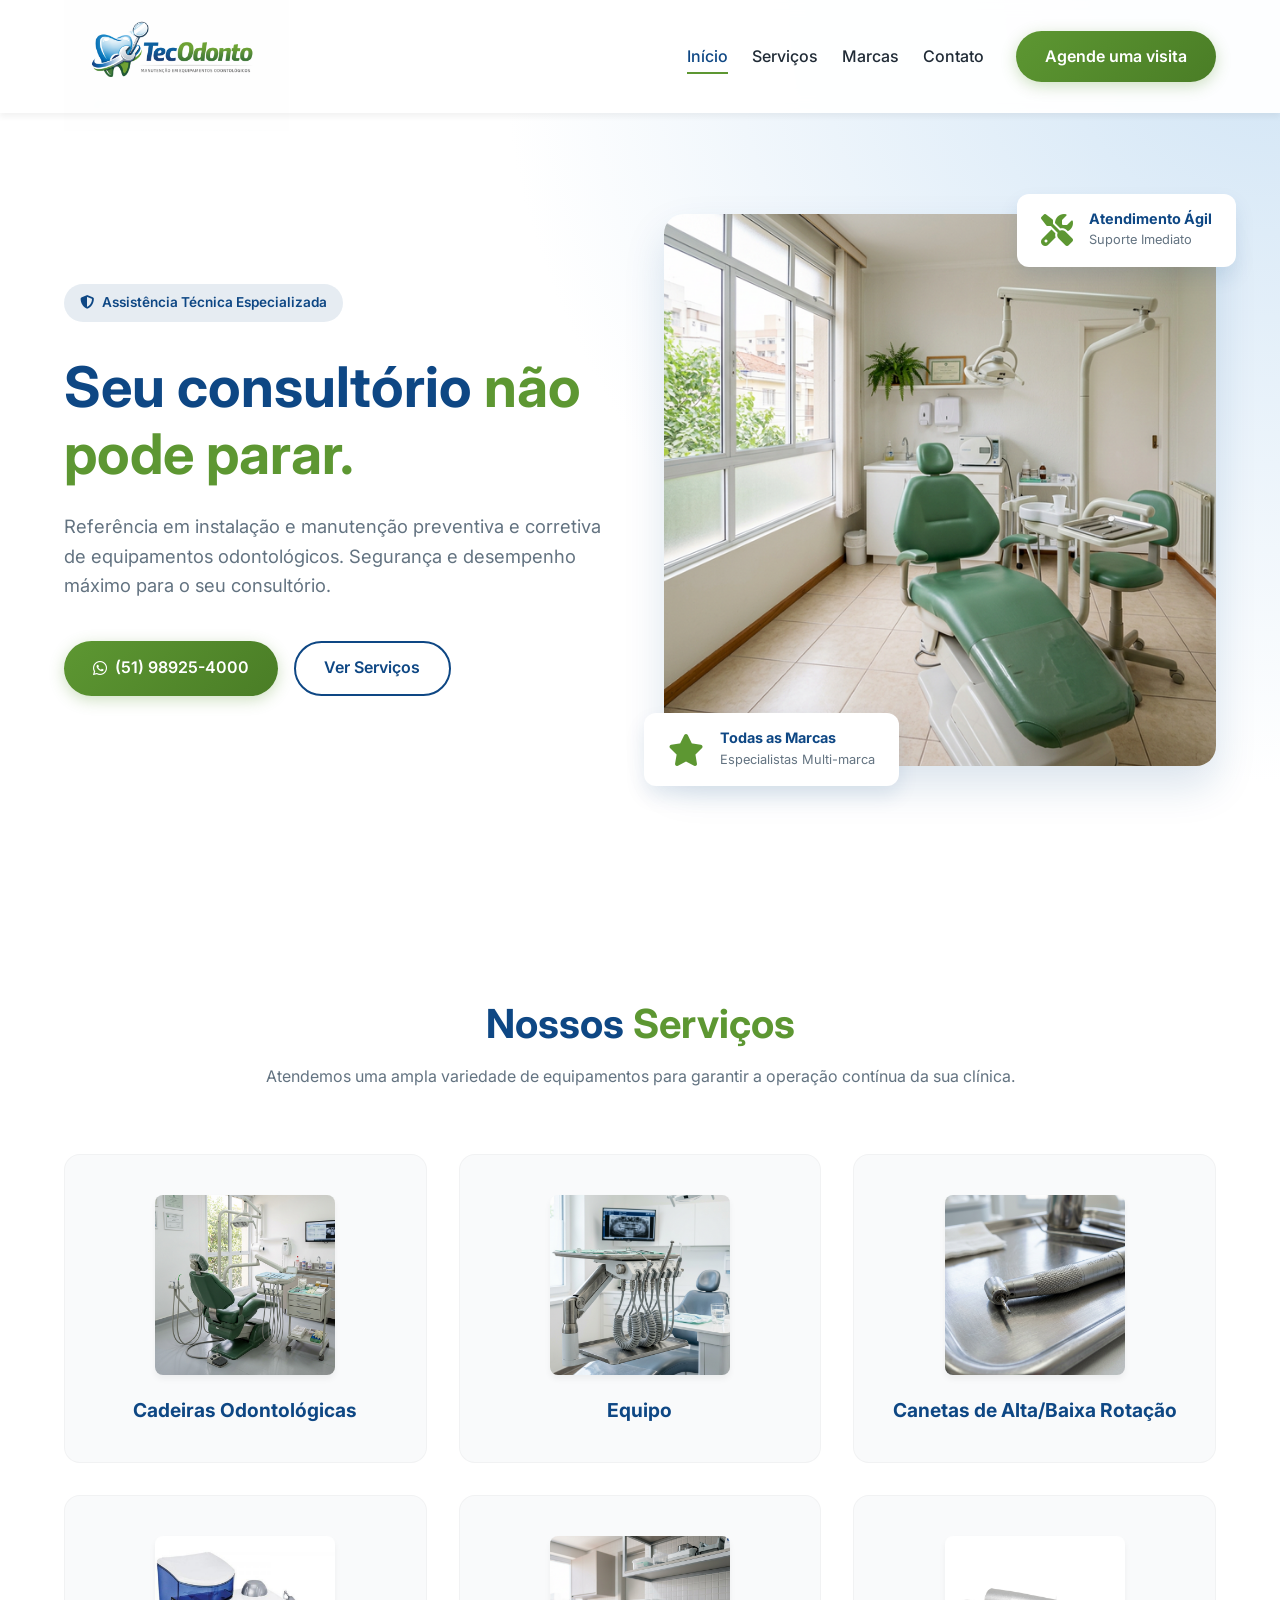
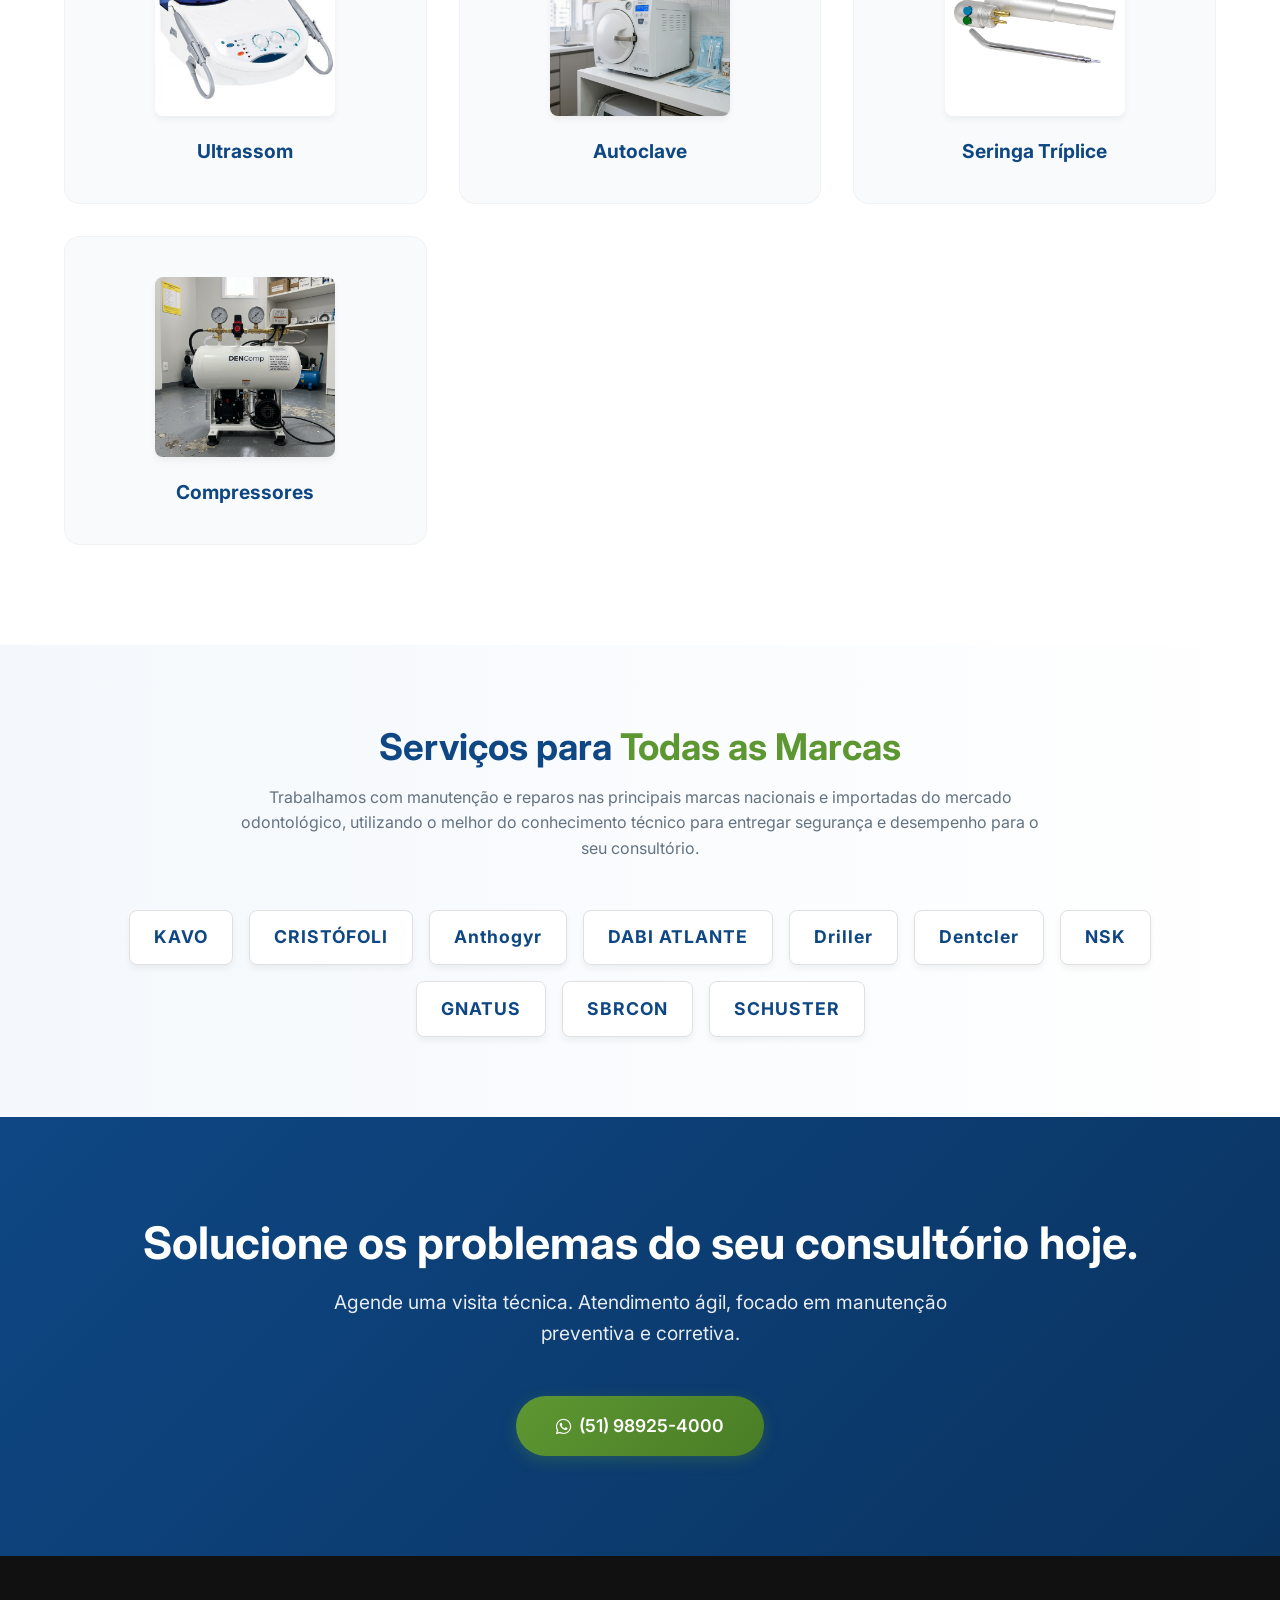
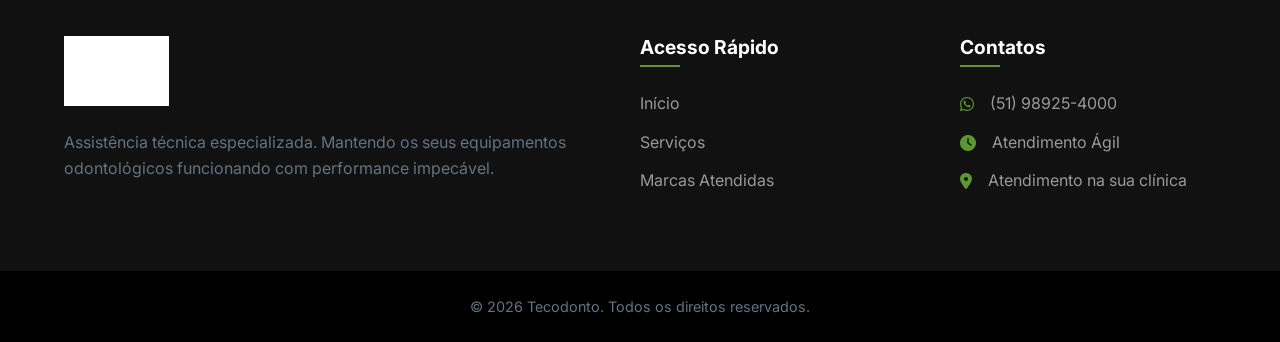
==== index.html @ 073e688a "Commit inicial da página Tecodonto" ====
<!DOCTYPE html>
<html lang="pt-BR">

<head>
    <meta charset="UTF-8">
    <meta name="viewport" content="width=device-width, initial-scale=1.0">
    <title>Tecodonto | Manutenção em Equipamentos Odontológicos</title>
    <meta name="description"
        content="Assistência técnica especializada em equipamentos odontológicos. Manutenção preventiva e corretiva para todas as marcas. Seu consultório não pode parar.">
    <link rel="stylesheet" href="css/style.css">
    <link rel="preconnect" href="https://fonts.googleapis.com">
    <link rel="preconnect" href="https://fonts.gstatic.com" crossorigin>
    <link href="https://fonts.googleapis.com/css2?family=Inter:wght@300;400;500;600;700;800&display=swap"
        rel="stylesheet">
    <link rel="stylesheet" href="https://cdnjs.cloudflare.com/ajax/libs/font-awesome/6.4.0/css/all.min.css">
</head>

<body>
    <header class="navbar" id="navbar">
        <div class="container nav-container">
            <a href="#" class="logo">
                <img src="assets/logo.png" alt="Tecodonto Logo" id="header-logo">
            </a>
            <nav class="nav-menu">
                <ul class="nav-list">
                    <li><a href="#inicio" class="nav-link active">Início</a></li>
                    <li><a href="#servicos" class="nav-link">Serviços</a></li>
                    <li><a href="#marcas" class="nav-link">Marcas</a></li>
                    <li><a href="#contato" class="nav-link">Contato</a></li>
                </ul>
                <a href="https://wa.me/5551989254000" target="_blank" class="btn btn-primary">Agende uma visita</a>
            </nav>
            <div class="hamburger">
                <span class="bar"></span>
                <span class="bar"></span>
                <span class="bar"></span>
            </div>
        </div>
    </header>

    <main>
        <section id="inicio" class="hero">
            <div class="container hero-container">
                <div class="hero-content">
                    <div class="badge"><i class="fa-solid fa-shield-halved"></i> Assistência Técnica Especializada</div>
                    <h1>Seu consultório <span>não pode parar.</span></h1>
                    <p>Referência em instalação e manutenção preventiva e corretiva de equipamentos odontológicos.
                        Segurança e desempenho máximo para o seu consultório.</p>
                    <div class="hero-buttons">
                        <a href="https://wa.me/5551989254000" target="_blank" class="btn btn-primary btn-pulse">
                            <i class="fa-brands fa-whatsapp"></i> (51) 98925-4000
                        </a>
                        <a href="#servicos" class="btn btn-secondary">Ver Serviços</a>
                    </div>
                </div>
                <div class="hero-image">
                    <img src="assets/consultorio.png" alt="Consultório Odontológico" class="hero-main-img">
                    <div class="floating-card top-right">
                        <i class="fa-solid fa-screwdriver-wrench"></i>
                        <div>
                            <h4>Atendimento Ágil</h4>
                            <p>Suporte Imediato</p>
                        </div>
                    </div>
                    <div class="floating-card bottom-left">
                        <i class="fa-solid fa-star"></i>
                        <div>
                            <h4>Todas as Marcas</h4>
                            <p>Especialistas Multi-marca</p>
                        </div>
                    </div>
                </div>
            </div>
        </section>

        <section id="servicos" class="services">
            <div class="container">
                <div class="section-header">
                    <h2>Nossos <span>Serviços</span></h2>
                    <p>Atendemos uma ampla variedade de equipamentos para garantir a operação contínua da sua clínica.
                    </p>
                </div>
                <div class="services-grid">
                    <div class="service-card">
                        <img src="assets/srv-cadeira.png" alt="Cadeiras Odontológicas" class="service-img">
                        <h3>Cadeiras Odontológicas</h3>
                    </div>
                    <div class="service-card">
                        <img src="assets/srv-equipo.png" alt="Equipo" class="service-img">
                        <h3>Equipo</h3>
                    </div>
                    <div class="service-card">
                        <img src="assets/srv-caneta.png" alt="Canetas de Alta e Baixa Rotação" class="service-img">
                        <h3>Canetas de Alta/Baixa Rotação</h3>
                    </div>
                    <div class="service-card">
                        <img src="assets/srv-ultrassom.png" alt="Ultrassom" class="service-img">
                        <h3>Ultrassom</h3>
                    </div>
                    <div class="service-card">
                        <img src="assets/srv-autoclave.png" alt="Autoclave" class="service-img">
                        <h3>Autoclave</h3>
                    </div>
                    <div class="service-card">
                        <img src="assets/srv-seringa.png" alt="Seringa Tríplice" class="service-img">
                        <h3>Seringa Tríplice</h3>
                    </div>
                    <div class="service-card">
                        <img src="assets/srv-compressor.png" alt="Compressores" class="service-img">
                        <h3>Compressores</h3>
                    </div>
                </div>
            </div>
        </section>

        <section id="marcas" class="brands">
            <div class="container brands-container">
                <div class="brands-content">
                    <h2>Serviços para <span>Todas as Marcas</span></h2>
                    <p>Trabalhamos com manutenção e reparos nas principais marcas nacionais e importadas do mercado
                        odontológico, utilizando o melhor do conhecimento técnico para entregar segurança e desempenho
                        para o seu consultório.</p>

                    <div class="brand-tags">
                        <span class="brand-tag">KAVO</span>
                        <span class="brand-tag">CRISTÓFOLI</span>
                        <span class="brand-tag">Anthogyr</span>
                        <span class="brand-tag">DABI ATLANTE</span>
                        <span class="brand-tag">Driller</span>
                        <span class="brand-tag">Dentcler</span>
                        <span class="brand-tag">NSK</span>
                        <span class="brand-tag">GNATUS</span>
                        <span class="brand-tag">SBRCON</span>
                        <span class="brand-tag">SCHUSTER</span>
                    </div>
                </div>
            </div>
        </section>

        <section id="contato" class="cta">
            <div class="container container-cta">
                <div class="cta-content">
                    <h2>Solucione os problemas do seu consultório hoje.</h2>
                    <p>Agende uma visita técnica. Atendimento ágil, focado em manutenção preventiva e corretiva.</p>
                    <a href="https://wa.me/5551989254000" target="_blank" class="btn btn-primary btn-lg">
                        <i class="fa-brands fa-whatsapp"></i> (51) 98925-4000
                    </a>
                </div>
            </div>
        </section>
    </main>

    <footer>
        <div class="container footer-container">
            <div class="footer-col">
                <img src="assets/logo.png" alt="Tecodonto" class="footer-logo">
                <p>Assistência técnica especializada. Mantendo os seus equipamentos odontológicos funcionando com
                    performance impecável.</p>
            </div>
            <div class="footer-col">
                <h3>Acesso Rápido</h3>
                <ul>
                    <li><a href="#inicio">Início</a></li>
                    <li><a href="#servicos">Serviços</a></li>
                    <li><a href="#marcas">Marcas Atendidas</a></li>
                </ul>
            </div>
            <div class="footer-col" id="footer-contact">
                <h3>Contatos</h3>
                <ul class="contact-info">
                    <li><i class="fa-brands fa-whatsapp"></i> (51) 98925-4000</li>
                    <li><i class="fa-solid fa-clock"></i> Atendimento Ágil</li>
                    <li><i class="fa-solid fa-location-dot"></i> Atendimento na sua clínica</li>
                </ul>
            </div>
        </div>
        <div class="footer-bottom">
            <div class="container">
                <p>&copy; 2026 Tecodonto. Todos os direitos reservados.</p>
            </div>
        </div>
    </footer>

    <script src="js/main.js"></script>
</body>

</html>
---- css/style.css ----
/* Reset & Defaults */
:root {
    /* Cores Inpiradas no Logo/Flyer */
    --primary-blue: #0E4784;
    /* Azul escuro do "Tec" */
    --primary-green: #5D9732;
    /* Verde do "Odonto" e dente */
    --light-blue: #D0E4F5;
    /* Fundo suave baseado no flyer */

    --text-dark: #202b36;
    --text-light: #637381;
    --bg-white: #ffffff;
    --bg-gray: #f9fafb;

    --transition: all 0.3s cubic-bezier(0.25, 0.8, 0.25, 1);
    --shadow-sm: 0 4px 6px rgba(0, 0, 0, 0.05);
    --shadow-md: 0 10px 20px rgba(14, 71, 132, 0.1);
    --shadow-lg: 0 20px 40px rgba(14, 71, 132, 0.15);
}

* {
    margin: 0;
    padding: 0;
    box-sizing: border-box;
    font-family: 'Inter', sans-serif;
}

html {
    scroll-behavior: smooth;
}

body {
    background-color: var(--bg-white);
    color: var(--text-dark);
    line-height: 1.6;
    overflow-x: hidden;
}

ul {
    list-style: none;
}

a {
    text-decoration: none;
    color: inherit;
}

img {
    max-width: 100%;
    height: auto;
    display: block;
}

.container {
    width: 90%;
    max-width: 1200px;
    margin: 0 auto;
}

/* Typography */
h1,
h2,
h3,
h4 {
    color: var(--primary-blue);
    font-weight: 700;
    line-height: 1.2;
}

p {
    color: var(--text-light);
}

/* Buttons */
.btn {
    display: inline-flex;
    align-items: center;
    justify-content: center;
    gap: 0.5rem;
    padding: 0.8rem 1.8rem;
    border-radius: 50px;
    font-weight: 600;
    font-size: 1rem;
    cursor: pointer;
    transition: var(--transition);
    border: none;
    outline: none;
}

.btn-primary {
    background: linear-gradient(135deg, var(--primary-green), #4a7d26);
    color: white;
    box-shadow: 0 4px 15px rgba(93, 151, 50, 0.3);
}

.btn-primary:hover {
    transform: translateY(-3px);
    box-shadow: 0 8px 25px rgba(93, 151, 50, 0.4);
    background: linear-gradient(135deg, #4a7d26, var(--primary-green));
}

.btn-secondary {
    background: transparent;
    color: var(--primary-blue);
    border: 2px solid var(--primary-blue);
}

.btn-secondary:hover {
    background: var(--primary-blue);
    color: white;
}

.btn-lg {
    padding: 1rem 2.5rem;
    font-size: 1.1rem;
}

/* Navbar */
.navbar {
    position: fixed;
    top: 0;
    left: 0;
    width: 100%;
    padding: 0.4rem 0;
    background: rgba(255, 255, 255, 0.95);
    backdrop-filter: blur(10px);
    z-index: 1000;
    transition: var(--transition);
    box-shadow: var(--shadow-sm);
}

.navbar.scrolled {
    padding: 0.2rem 0;
    background: rgba(255, 255, 255, 0.98);
}

.nav-container {
    display: flex;
    justify-content: space-between;
    align-items: center;
}

.logo img {
    height: 100px;
    transform: scale(1.5);
    transform-origin: left center;
    width: auto;
    object-fit: contain;
    mix-blend-mode: multiply;
    /* Remove o fundo branco visualmente na navbar clara */
    transition: var(--transition);
}

.navbar.scrolled .logo img {
    height: 75px;
    transform: scale(1.3);
}

.nav-menu {
    display: flex;
    align-items: center;
    gap: 2rem;
}

.nav-list {
    display: flex;
    gap: 1.5rem;
}

.nav-link {
    font-weight: 500;
    color: var(--text-dark);
    position: relative;
    padding: 0.5rem 0;
    transition: var(--transition);
}

.nav-link::after {
    content: '';
    position: absolute;
    bottom: 0;
    left: 0;
    width: 0;
    height: 2px;
    background-color: var(--primary-green);
    transition: var(--transition);
}

.nav-link:hover::after,
.nav-link.active::after {
    width: 100%;
}

.nav-link:hover,
.nav-link.active {
    color: var(--primary-blue);
}

.hamburger {
    display: none;
    cursor: pointer;
}

.bar {
    display: block;
    width: 25px;
    height: 3px;
    margin: 5px auto;
    background-color: var(--primary-blue);
    transition: var(--transition);
}

/* Hero Section */
.hero {
    padding: 180px 0 100px;
    background: radial-gradient(circle at top right, var(--light-blue) 0%, rgba(255, 255, 255, 1) 50%);
    min-height: 100vh;
    display: flex;
    align-items: center;
}

.hero-container {
    display: flex;
    align-items: center;
    justify-content: space-between;
    gap: 3rem;
}

.hero-content {
    flex: 1;
    max-width: 600px;
}

.badge {
    display: inline-flex;
    align-items: center;
    gap: 0.5rem;
    padding: 0.5rem 1rem;
    background: rgba(14, 71, 132, 0.1);
    color: var(--primary-blue);
    border-radius: 50px;
    font-weight: 600;
    font-size: 0.85rem;
    margin-bottom: 2rem;
}

.hero h1 {
    font-size: 3.5rem;
    margin-bottom: 1.5rem;
}

.hero h1 span {
    color: var(--primary-green);
}

.hero p {
    font-size: 1.15rem;
    margin-bottom: 2.5rem;
}

.hero-buttons {
    display: flex;
    gap: 1rem;
}

.hero-image {
    flex: 1;
    position: relative;
    display: flex;
    justify-content: center;
}

.hero-main-img {
    width: 100%;
    max-width: 600px;
    border-radius: 20px;
    box-shadow: var(--shadow-lg);
    object-fit: cover;
    aspect-ratio: 1/1;
    /* Para manter a imagem quadrada parecida com a gerada */
}

.image-placeholder {
    width: 100%;
    aspect-ratio: 4/3;
    background: linear-gradient(45deg, #e0e0e0, #f5f5f5);
    border-radius: 20px;
    box-shadow: var(--shadow-lg);
}

.floating-card {
    position: absolute;
    background: white;
    padding: 1rem 1.5rem;
    border-radius: 12px;
    box-shadow: var(--shadow-md);
    display: flex;
    align-items: center;
    gap: 1rem;
    animation: float 4s ease-in-out infinite;
}

.floating-card i {
    font-size: 2rem;
    color: var(--primary-green);
}

.floating-card h4 {
    font-size: 0.9rem;
    margin-bottom: 0.2rem;
}

.floating-card p {
    font-size: 0.8rem;
    margin: 0;
}

.top-right {
    top: -20px;
    right: -20px;
}

.bottom-left {
    bottom: -20px;
    left: -20px;
    animation-delay: 2s;
}

@keyframes float {

    0%,
    100% {
        transform: translateY(0);
    }

    50% {
        transform: translateY(-15px);
    }
}

@keyframes pulse {
    0% {
        transform: scale(1);
        box-shadow: 0 0 0 0 rgba(93, 151, 50, 0.7);
    }

    70% {
        transform: scale(1.05);
        box-shadow: 0 0 0 15px rgba(93, 151, 50, 0);
    }

    100% {
        transform: scale(1);
        box-shadow: 0 0 0 0 rgba(93, 151, 50, 0);
    }
}

.btn-pulse {
    animation: pulse 2s infinite;
}

/* Services */
.services {
    padding: 100px 0;
    background-color: var(--bg-white);
}

.section-header {
    text-align: center;
    max-width: 800px;
    margin: 0 auto 4rem;
}

.section-header h2 {
    font-size: 2.5rem;
    margin-bottom: 1rem;
}

.section-header h2 span {
    color: var(--primary-green);
}

.services-grid {
    display: grid;
    grid-template-columns: repeat(auto-fit, minmax(280px, 1fr));
    gap: 2rem;
}

.service-card {
    background: var(--bg-gray);
    padding: 2.5rem 2rem;
    border-radius: 16px;
    text-align: center;
    transition: var(--transition);
    border: 1px solid rgba(0, 0, 0, 0.03);
    display: flex;
    flex-direction: column;
    align-items: center;
    justify-content: center;
    min-height: 220px;
}

.service-card:hover {
    transform: translateY(-10px);
    box-shadow: var(--shadow-md);
    background: white;
    border-color: var(--light-blue);
}

.service-img {
    width: auto;
    max-width: 100%;
    height: 180px;
    object-fit: contain;
    border-radius: 8px;
    margin: 0 auto 1.5rem auto;
    display: block;
    transition: var(--transition);
    box-shadow: var(--shadow-sm);
}

.service-card:hover .service-img {
    transform: scale(1.05);
    box-shadow: var(--shadow-md);
}

.service-card h3 {
    font-size: 1.2rem;
    margin-bottom: 0;
}

/* Brands Section */
.brands {
    padding: 80px 0;
    background: linear-gradient(to right, #f4f8fc, var(--bg-white));
}

.brands-container {
    display: flex;
    align-items: center;
    justify-content: center;
    text-align: center;
}

.brands-content h2 {
    font-size: 2.3rem;
    margin-bottom: 1rem;
}

.brands-content h2 span {
    color: var(--primary-green);
}

.brands-content p {
    max-width: 800px;
    margin: 0 auto 3rem;
}

.brand-tags {
    display: flex;
    flex-wrap: wrap;
    justify-content: center;
    gap: 1rem;
}

.brand-tag {
    background: white;
    border: 1px solid #e0e0e0;
    color: var(--primary-blue);
    padding: 0.8rem 1.5rem;
    border-radius: 8px;
    font-weight: 700;
    font-size: 1.1rem;
    letter-spacing: 1px;
    box-shadow: var(--shadow-sm);
    transition: var(--transition);
}

.brand-tag:hover {
    border-color: var(--primary-green);
    color: var(--primary-green);
    transform: translateY(-3px);
    box-shadow: var(--shadow-md);
}

/* CTA Section */
.cta {
    padding: 100px 0;
    background: linear-gradient(135deg, var(--primary-blue), #0a3360);
    text-align: center;
    color: white;
}

.cta h2,
.cta p {
    color: white;
}

.cta h2 {
    font-size: 2.8rem;
    margin-bottom: 1rem;
}

.cta p {
    font-size: 1.2rem;
    margin-bottom: 3rem;
    opacity: 0.9;
    max-width: 700px;
    margin-left: auto;
    margin-right: auto;
}

/* Footer */
footer {
    background-color: #111;
    color: white;
    padding-top: 80px;
}

.footer-container {
    display: grid;
    grid-template-columns: 2fr 1fr 1fr;
    gap: 4rem;
    margin-bottom: 4rem;
}

.footer-logo {
    height: 70px;
    margin-bottom: 1.5rem;
    mix-blend-mode: screen;
    /* Deixa o branco transparente em fundos escuros */
    filter: brightness(0) invert(1) contrast(1.2);
    /* Força a logo a ficar totalmente branca e limpa */
}

.footer-col h3 {
    color: white;
    font-size: 1.2rem;
    margin-bottom: 1.5rem;
    position: relative;
    padding-bottom: 0.5rem;
}

.footer-col h3::after {
    content: '';
    position: absolute;
    left: 0;
    bottom: 0;
    width: 40px;
    height: 2px;
    background-color: var(--primary-green);
}

.footer-col ul li {
    margin-bottom: 0.8rem;
}

.footer-col a {
    color: #999;
    transition: var(--transition);
}

.footer-col a:hover {
    color: var(--primary-green);
    padding-left: 5px;
}

.contact-info li {
    display: flex;
    align-items: center;
    gap: 1rem;
    color: #999;
}

.contact-info i {
    color: var(--primary-green);
}

.footer-bottom {
    background-color: #000;
    padding: 1.5rem 0;
    text-align: center;
    color: #666;
    font-size: 0.9rem;
}

/* Responsive */
@media (max-width: 992px) {
    .hero h1 {
        font-size: 2.8rem;
    }

    .hero-container {
        flex-direction: column;
        text-align: center;
    }

    .hero-buttons {
        justify-content: center;
    }

    .badge {
        margin: 0 auto 2rem;
    }

    .floating-card {
        display: none;
    }

    .footer-container {
        grid-template-columns: 1fr 1fr;
        gap: 2rem;
    }
}

@media (max-width: 768px) {
    .nav-menu {
        position: fixed;
        left: -100%;
        top: 80px;
        flex-direction: column;
        background-color: white;
        width: 100%;
        text-align: center;
        transition: 0.3s;
        box-shadow: 0 10px 20px rgba(0, 0, 0, 0.1);
        padding: 2rem 0;
    }

    .nav-menu.active {
        left: 0;
    }

    .nav-list {
        flex-direction: column;
    }

    .hamburger {
        display: block;
    }

    .hamburger.active .bar:nth-child(2) {
        opacity: 0;
    }

    .hamburger.active .bar:nth-child(1) {
        transform: translateY(8px) rotate(45deg);
    }

    .hamburger.active .bar:nth-child(3) {
        transform: translateY(-8px) rotate(-45deg);
    }

    .hero h1 {
        font-size: 2.2rem;
    }

    .section-header h2,
    .brands-content h2,
    .cta h2 {
        font-size: 2rem;
    }

    .footer-container {
        grid-template-columns: 1fr;
    }
}
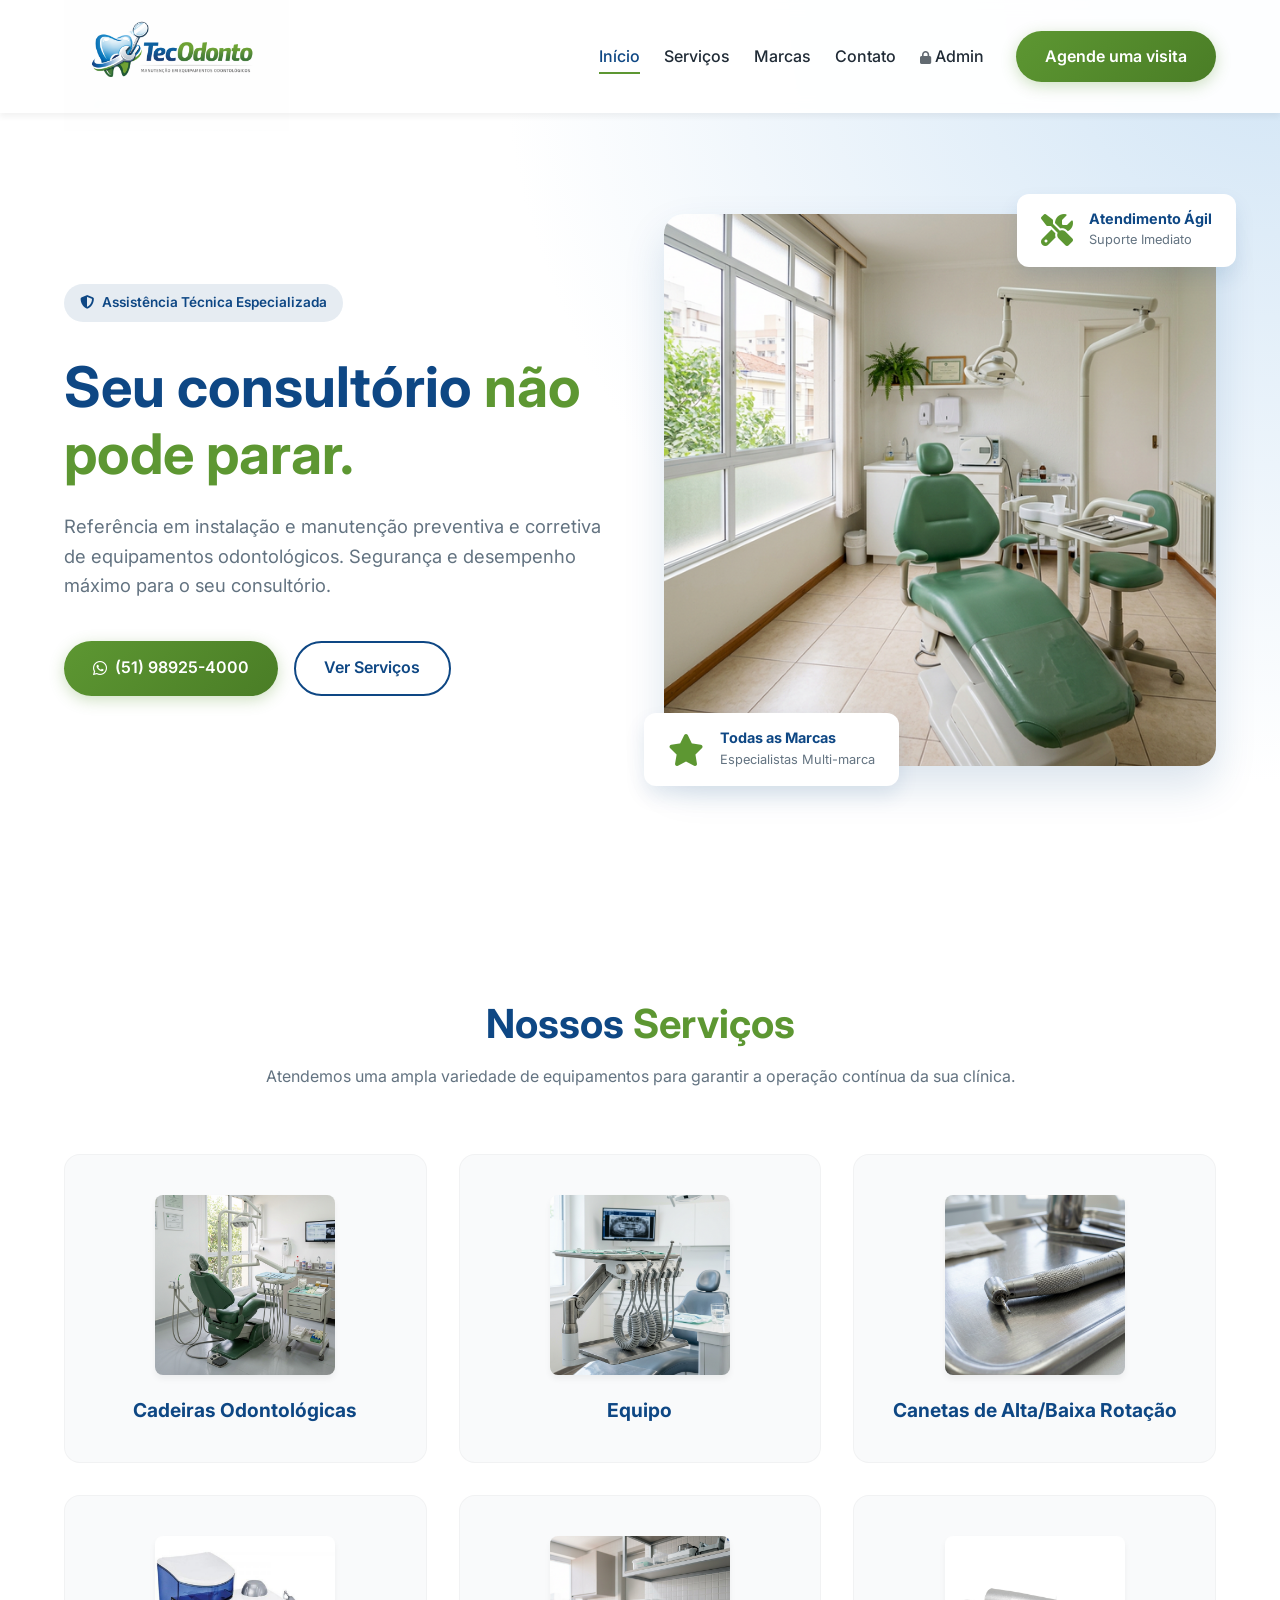
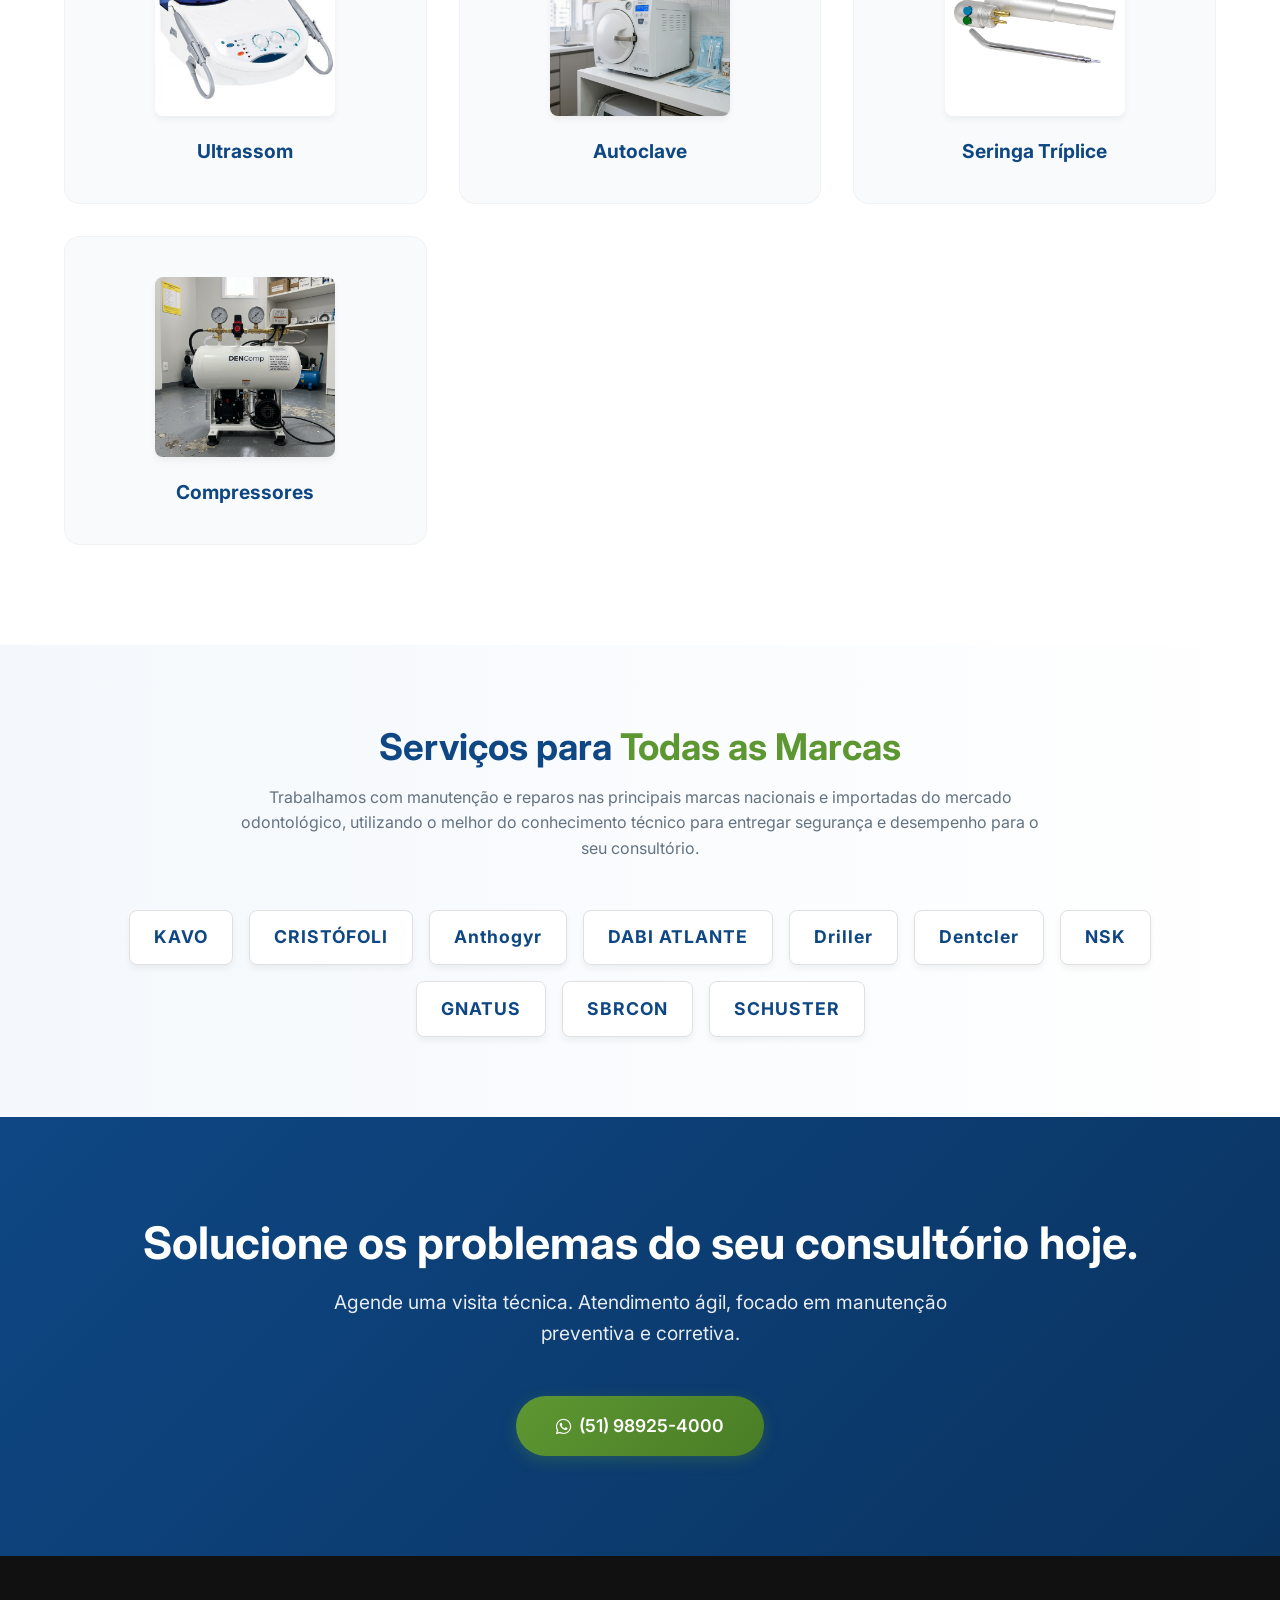
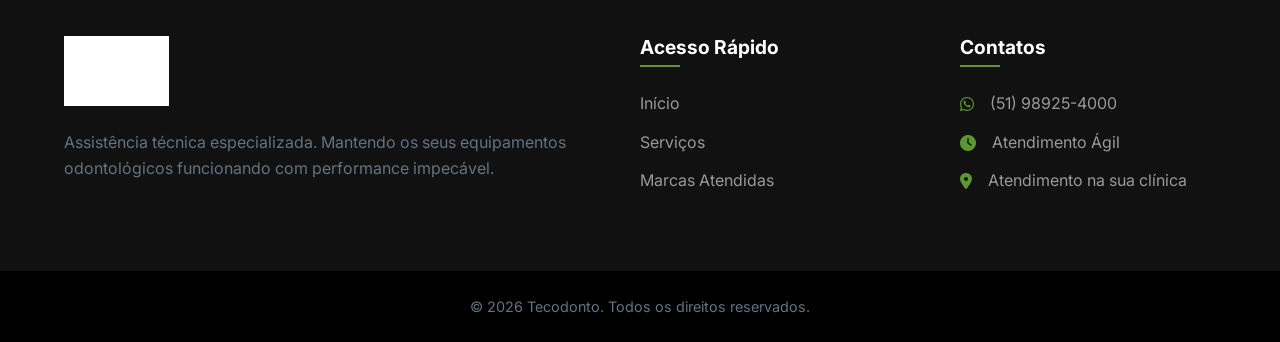
==== commit e5bf9d72: "feat: Implement SaaS Authentication, Multi-clinic Support and UX Refinements" ====
--- a/index.html
+++ b/index.html
@@ -27,6 +27,7 @@
                     <li><a href="#servicos" class="nav-link">Serviços</a></li>
                     <li><a href="#marcas" class="nav-link">Marcas</a></li>
                     <li><a href="#contato" class="nav-link">Contato</a></li>
+                    <li><a href="admin.html" class="nav-link"><i class="fa-solid fa-lock" style="font-size: 0.8em; opacity: 0.7;"></i> Admin</a></li>
                 </ul>
                 <a href="https://wa.me/5551989254000" target="_blank" class="btn btn-primary">Agende uma visita</a>
             </nav>
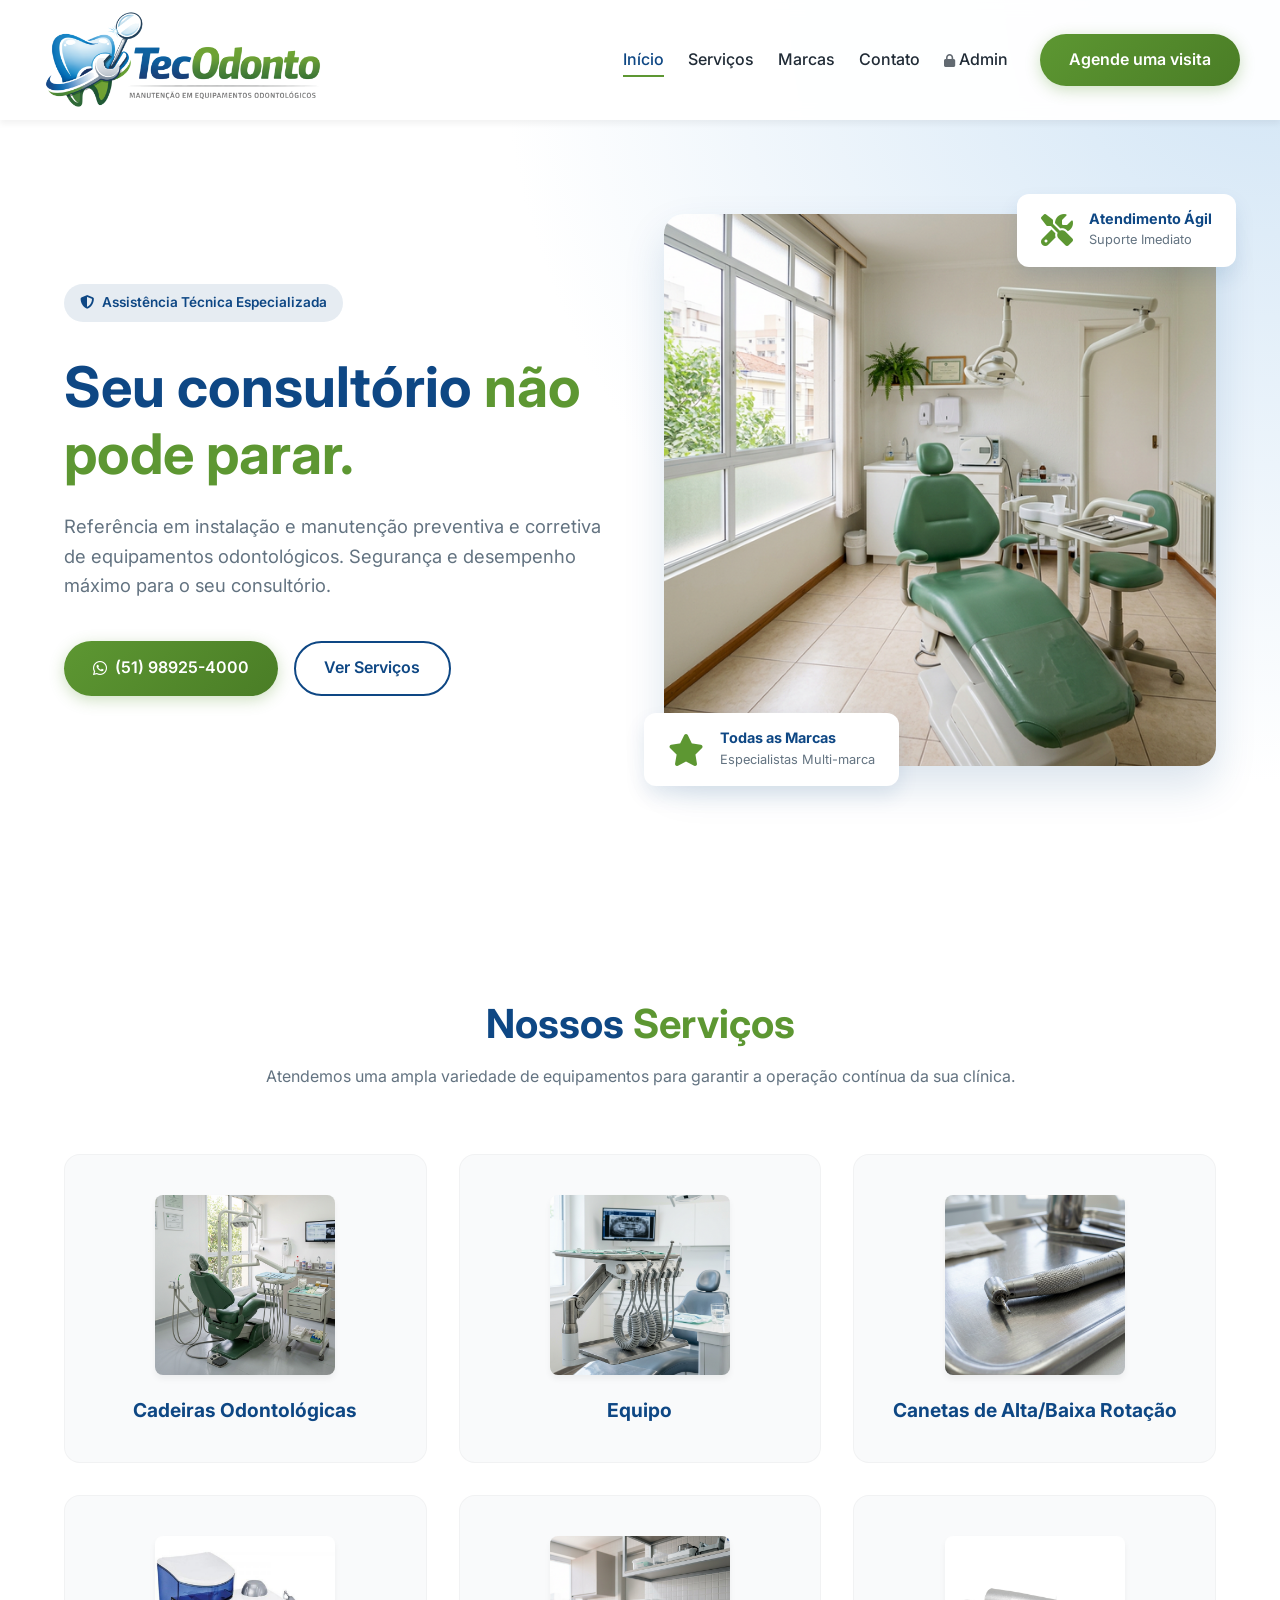
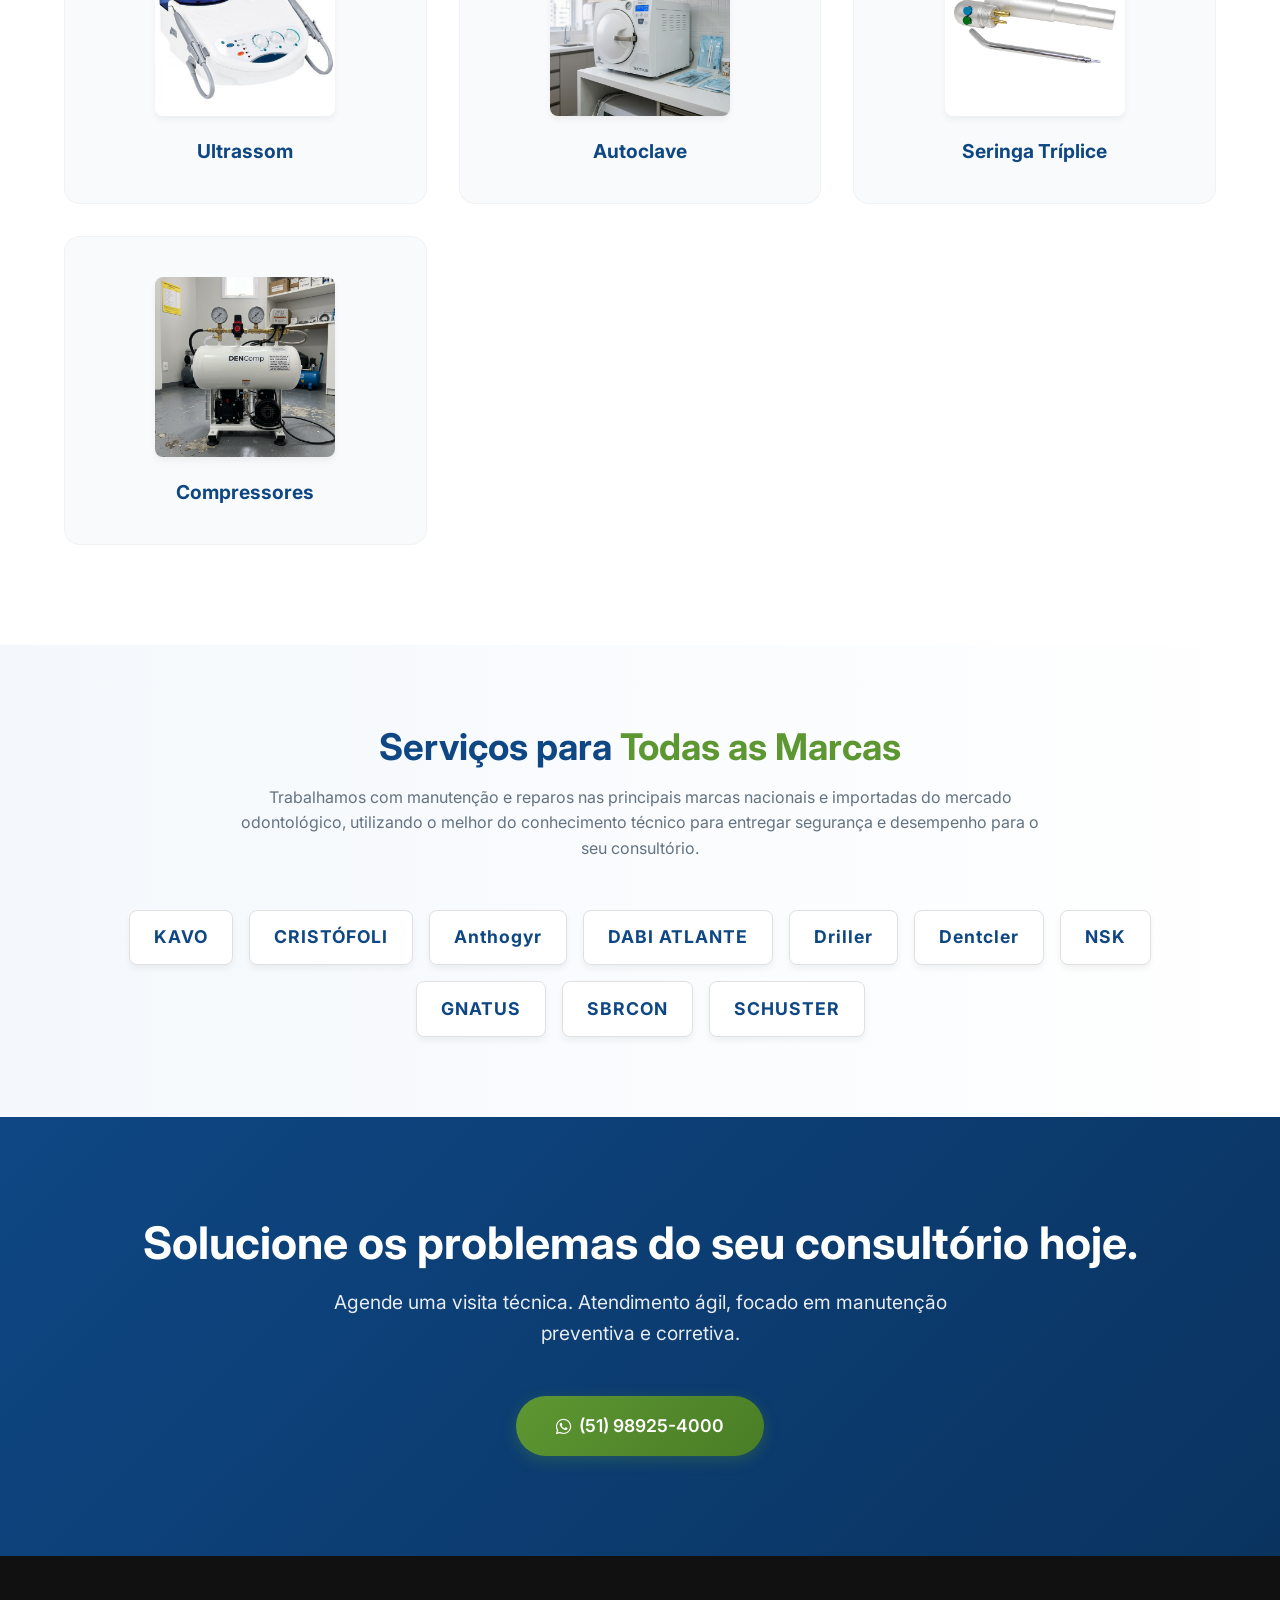
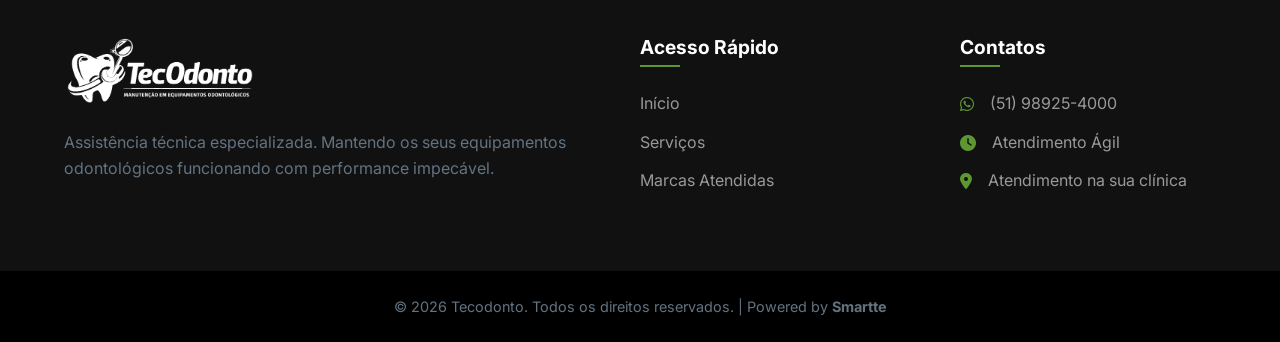
==== commit 7ffe3ddd: "WIP: Atualizações de marca d'água e CSS da logo Smartte" ====
--- a/index.html
+++ b/index.html
@@ -177,7 +177,7 @@
         </div>
         <div class="footer-bottom">
             <div class="container">
-                <p>&copy; 2026 Tecodonto. Todos os direitos reservados.</p>
+                <p>&copy; 2026 Tecodonto. Todos os direitos reservados. | Powered by <strong>Smartte</strong></p>
             </div>
         </div>
     </footer>
--- a/css/style.css
+++ b/css/style.css
@@ -122,16 +122,19 @@
     top: 0;
     left: 0;
     width: 100%;
-    padding: 0.4rem 0;
+    padding: 0; /* Removido padding para o logo encostar nas bordas */
     background: rgba(255, 255, 255, 0.95);
     backdrop-filter: blur(10px);
     z-index: 1000;
     transition: var(--transition);
     box-shadow: var(--shadow-sm);
+    height: 120px; /* Aumentado para comportar o logo massivo */
+    display: flex;
+    align-items: center;
 }
 
 .navbar.scrolled {
-    padding: 0.2rem 0;
+    height: 90px;
     background: rgba(255, 255, 255, 0.98);
 }
 
@@ -139,22 +142,29 @@
     display: flex;
     justify-content: space-between;
     align-items: center;
+    height: 100%;
+    width: 100%;
+}
+
+.logo {
+    height: 100%;
+    display: flex;
+    align-items: center;
+    padding: 0.5rem 0; /* Leve margem interna opcional ou 0 para encostar totalmente */
 }
 
 .logo img {
-    height: 100px;
-    transform: scale(1.5);
-    transform-origin: left center;
+    height: 100%;
     width: auto;
     object-fit: contain;
     mix-blend-mode: multiply;
+    transition: height 0.3s ease;
     /* Remove o fundo branco visualmente na navbar clara */
-    transition: var(--transition);
 }
 
 .navbar.scrolled .logo img {
-    height: 75px;
-    transform: scale(1.3);
+    height: 100%;
+    transform: none;
 }
 
 .nav-menu {
